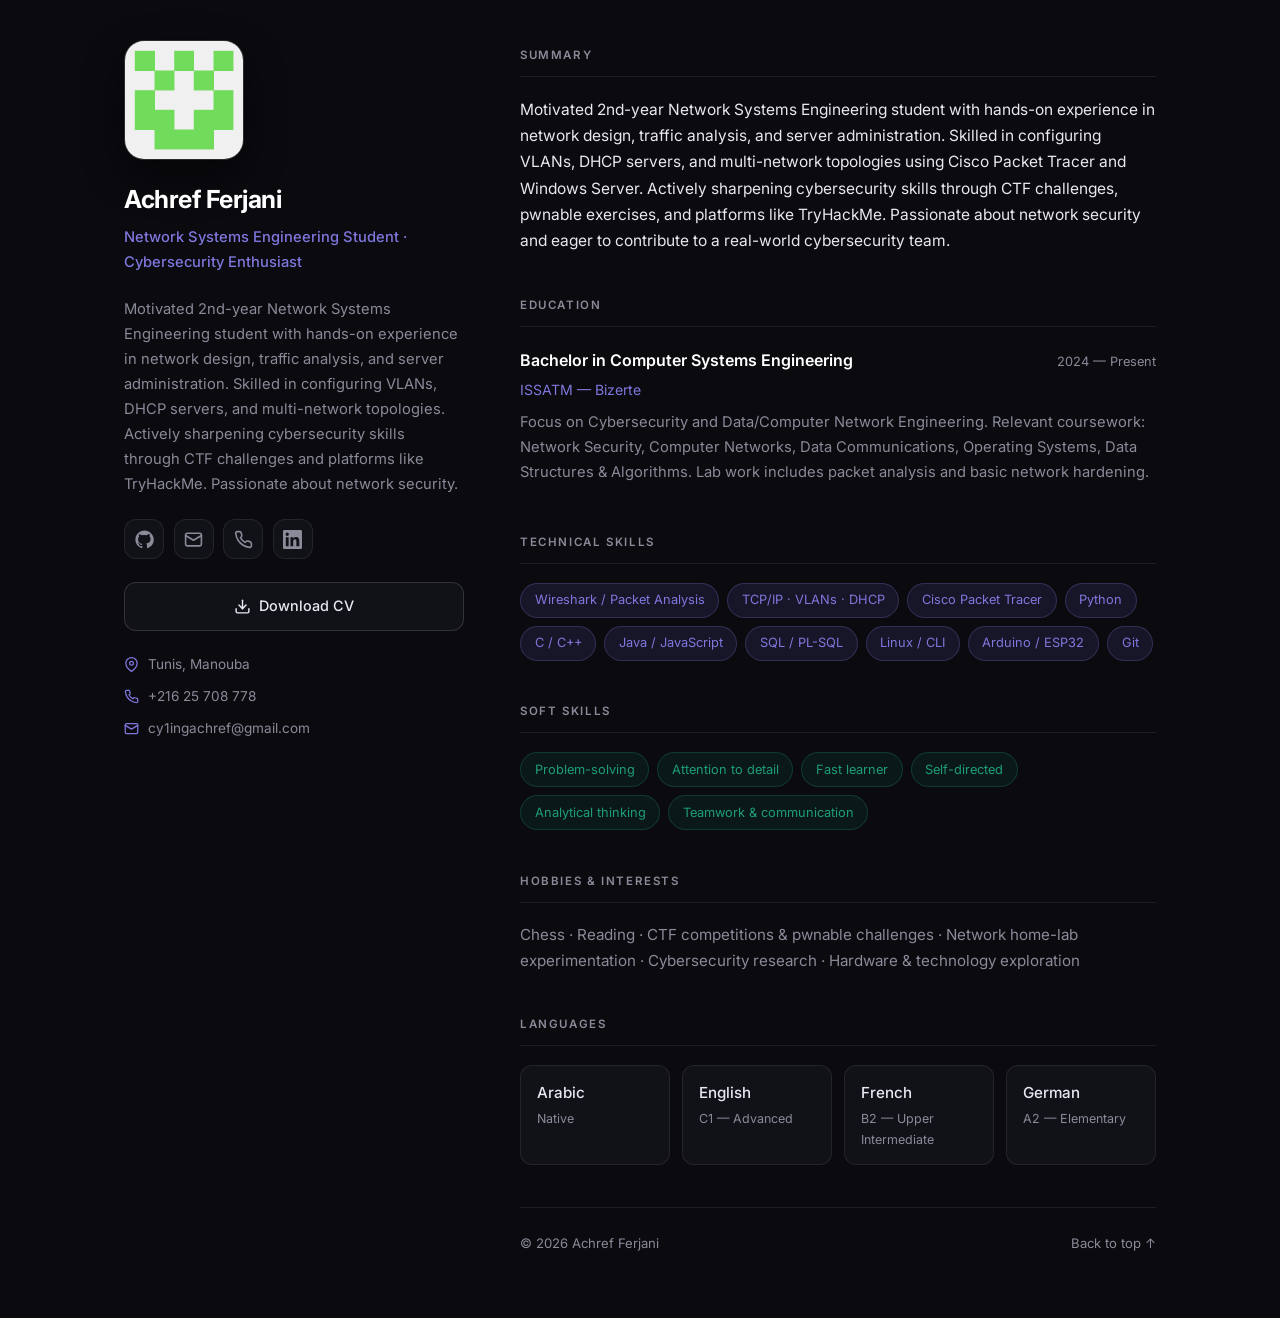
==== index.html @ 6d5f814f "Build clean dark portfolio (Achref Ferjani) — sticky sidebar, avatar, skills chips, languages, dark " ====
<!DOCTYPE html>
<html lang="en">
<head>
  <meta charset="UTF-8" />
  <meta name="viewport" content="width=device-width, initial-scale=1.0, viewport-fit=cover" />
  <meta name="description" content="Achref Ferjani — Network Systems Engineering Student & Cybersecurity Enthusiast. Resume, skills, and contact." />
  <meta name="theme-color" content="#0a0a0f" />
  <meta property="og:title" content="Achref Ferjani" />
  <meta property="og:description" content="Network Systems Engineering Student · Cybersecurity Enthusiast" />
  <meta property="og:type" content="website" />
  <title>Achref Ferjani — Network Systems Engineer</title>
  <link rel="icon" href="favicon.svg" type="image/svg+xml" />
  <link rel="preconnect" href="https://fonts.googleapis.com" />
  <link rel="preconnect" href="https://fonts.gstatic.com" crossorigin />
  <link href="https://fonts.googleapis.com/css2?family=Inter:wght@300;400;500;600;700;800&family=Fraunces:opsz,wght@9..144,600&display=swap" rel="stylesheet" />
  <link rel="stylesheet" href="styles.css" />
</head>
<body>
  <div class="page">
    <!-- ===== Sticky sidebar ===== -->
    <aside class="sidebar">
      <div class="profile">
        <div class="avatar-wrap">
          <img class="avatar" src="images/avatar.png" alt="Achref Ferjani" width="120" height="120" />
        </div>
        <h1 class="name">Achref Ferjani</h1>
        <p class="role">Network Systems Engineering Student · Cybersecurity Enthusiast</p>
      </div>

      <p class="bio">
        Motivated 2nd-year Network Systems Engineering student with hands-on experience in
        network design, traffic analysis, and server administration. Skilled in configuring VLANs,
        DHCP servers, and multi-network topologies. Actively sharpening cybersecurity skills through
        CTF challenges and platforms like TryHackMe. Passionate about network security.
      </p>

      <nav class="socials" aria-label="Social links">
        <a href="https://github.com/cy1ingachref" target="_blank" rel="noopener" aria-label="GitHub">
          <svg viewBox="0 0 24 24" fill="currentColor" aria-hidden="true"><path d="M12 .5C5.7.5.5 5.7.5 12c0 5.1 3.3 9.4 7.9 10.9.6.1.8-.3.8-.6v-2c-3.2.7-3.9-1.5-3.9-1.5-.5-1.3-1.3-1.7-1.3-1.7-1.1-.7.1-.7.1-.7 1.2.1 1.8 1.2 1.8 1.2 1 .1.8 1.7 2.6 1.2.1-.7.4-1.2.7-1.5-2.6-.3-5.3-1.3-5.3-5.7 0-1.3.5-2.3 1.2-3.1-.1-.3-.5-1.5.1-3.1 0 0 1-.3 3.3 1.2a11.5 11.5 0 0 1 6 0C17.3 4.7 18.3 5 18.3 5c.6 1.6.2 2.8.1 3.1.8.8 1.2 1.8 1.2 3.1 0 4.4-2.7 5.4-5.3 5.7.4.4.8 1.1.8 2.2v3.3c0 .3.2.7.8.6 4.6-1.5 7.9-5.8 7.9-10.9C23.5 5.7 18.3.5 12 .5z"/></svg>
        </a>
        <a href="mailto:cy1ingachref@gmail.com" aria-label="Email">
          <svg viewBox="0 0 24 24" fill="none" stroke="currentColor" stroke-width="2" stroke-linecap="round" stroke-linejoin="round" aria-hidden="true"><rect x="2" y="4" width="20" height="16" rx="2"/><path d="m22 7-10 6L2 7"/></svg>
        </a>
        <a href="tel:+21625708778" aria-label="Phone">
          <svg viewBox="0 0 24 24" fill="none" stroke="currentColor" stroke-width="2" stroke-linecap="round" stroke-linejoin="round" aria-hidden="true"><path d="M22 16.9v3a2 2 0 0 1-2.2 2 19.8 19.8 0 0 1-8.6-3 19.5 19.5 0 0 1-6-6 19.8 19.8 0 0 1-3-8.7A2 2 0 0 1 4.1 2h3a2 2 0 0 1 2 1.7c.1.9.4 1.8.7 2.7a2 2 0 0 1-.5 2.1L8.1 9.6a16 16 0 0 0 6 6l1.1-1.1a2 2 0 0 1 2.1-.5c.9.3 1.8.6 2.7.7a2 2 0 0 1 1.7 2z"/></svg>
        </a>
        <a href="https://www.linkedin.com/" target="_blank" rel="noopener" aria-label="LinkedIn">
          <svg viewBox="0 0 24 24" fill="currentColor" aria-hidden="true"><path d="M20.45 20.45h-3.55v-5.57c0-1.33-.02-3.04-1.85-3.04-1.85 0-2.14 1.45-2.14 2.94v5.67H9.46V9h3.41v1.56h.05c.48-.9 1.64-1.85 3.37-1.85 3.6 0 4.27 2.37 4.27 5.46v6.28zM5.34 7.43a2.06 2.06 0 1 1 0-4.12 2.06 2.06 0 0 1 0 4.12zM7.12 20.45H3.56V9h3.56v11.45zM22.22 0H1.77C.79 0 0 .77 0 1.73v20.54C0 23.23.79 24 1.77 24h20.45c.98 0 1.78-.77 1.78-1.73V1.73C24 .77 23.2 0 22.22 0z"/></svg>
        </a>
      </nav>

      <a class="resume-btn" href="Achref-Ferjani-CV.pdf" download>
        <svg viewBox="0 0 24 24" fill="none" stroke="currentColor" stroke-width="2" stroke-linecap="round" stroke-linejoin="round" aria-hidden="true"><path d="M21 15v4a2 2 0 0 1-2 2H5a2 2 0 0 1-2-2v-4"/><polyline points="7 10 12 15 17 10"/><line x1="12" y1="15" x2="12" y2="3"/></svg>
        Download CV
      </a>

      <div class="contact-list">
        <span><svg viewBox="0 0 24 24" fill="none" stroke="currentColor" stroke-width="2" stroke-linecap="round" stroke-linejoin="round"><path d="M21 10c0 7-9 13-9 13s-9-6-9-13a9 9 0 0 1 18 0z"/><circle cx="12" cy="10" r="3"/></svg> Tunis, Manouba</span>
        <a href="tel:+21625708778"><svg viewBox="0 0 24 24" fill="none" stroke="currentColor" stroke-width="2" stroke-linecap="round" stroke-linejoin="round"><path d="M22 16.9v3a2 2 0 0 1-2.2 2 19.8 19.8 0 0 1-8.6-3 19.5 19.5 0 0 1-6-6 19.8 19.8 0 0 1-3-8.7A2 2 0 0 1 4.1 2h3a2 2 0 0 1 2 1.7c.1.9.4 1.8.7 2.7a2 2 0 0 1-.5 2.1L8.1 9.6a16 16 0 0 0 6 6l1.1-1.1a2 2 0 0 1 2.1-.5c.9.3 1.8.6 2.7.7a2 2 0 0 1 1.7 2z"/></svg> +216 25 708 778</a>
        <a href="mailto:cy1ingachref@gmail.com"><svg viewBox="0 0 24 24" fill="none" stroke="currentColor" stroke-width="2" stroke-linecap="round" stroke-linejoin="round"><rect x="2" y="4" width="20" height="16" rx="2"/><path d="m22 7-10 6L2 7"/></svg> cy1ingachref@gmail.com</a>
      </div>
    </aside>

    <!-- ===== Main content ===== -->
    <main class="content">
      <section class="block">
        <h2 class="block-title">Summary</h2>
        <p class="lead">
          Motivated 2nd-year Network Systems Engineering student with hands-on experience in network
          design, traffic analysis, and server administration. Skilled in configuring VLANs, DHCP
          servers, and multi-network topologies using Cisco Packet Tracer and Windows Server. Actively
          sharpening cybersecurity skills through CTF challenges, pwnable exercises, and platforms like
          TryHackMe. Passionate about network security and eager to contribute to a real-world
          cybersecurity team.
        </p>
      </section>

      <section class="block">
        <h2 class="block-title">Education</h2>
        <div class="entry">
          <div class="entry-head">
            <span class="entry-title">Bachelor in Computer Systems Engineering</span>
            <span class="entry-period">2024 — Present</span>
          </div>
          <div class="entry-sub">ISSATM — Bizerte</div>
          <p class="entry-body">
            Focus on Cybersecurity and Data/Computer Network Engineering. Relevant coursework: Network
            Security, Computer Networks, Data Communications, Operating Systems, Data Structures &amp;
            Algorithms. Lab work includes packet analysis and basic network hardening.
          </p>
        </div>
      </section>

      <section class="block">
        <h2 class="block-title">Technical Skills</h2>
        <div class="chips">
          <span class="chip">Wireshark / Packet Analysis</span>
          <span class="chip">TCP/IP · VLANs · DHCP</span>
          <span class="chip">Cisco Packet Tracer</span>
          <span class="chip">Python</span>
          <span class="chip">C / C++</span>
          <span class="chip">Java / JavaScript</span>
          <span class="chip">SQL / PL-SQL</span>
          <span class="chip">Linux / CLI</span>
          <span class="chip">Arduino / ESP32</span>
          <span class="chip">Git</span>
        </div>
      </section>

      <section class="block">
        <h2 class="block-title">Soft Skills</h2>
        <div class="chips">
          <span class="chip chip-green">Problem-solving</span>
          <span class="chip chip-green">Attention to detail</span>
          <span class="chip chip-green">Fast learner</span>
          <span class="chip chip-green">Self-directed</span>
          <span class="chip chip-green">Analytical thinking</span>
          <span class="chip chip-green">Teamwork &amp; communication</span>
        </div>
      </section>

      <section class="block">
        <h2 class="block-title">Hobbies &amp; Interests</h2>
        <p class="muted-text">
          Chess · Reading · CTF competitions &amp; pwnable challenges · Network home-lab experimentation ·
          Cybersecurity research · Hardware &amp; technology exploration
        </p>
      </section>

      <section class="block">
        <h2 class="block-title">Languages</h2>
        <div class="langs">
          <div class="lang-card"><div class="lang-name">Arabic</div><div class="lang-level">Native</div></div>
          <div class="lang-card"><div class="lang-name">English</div><div class="lang-level">C1 — Advanced</div></div>
          <div class="lang-card"><div class="lang-name">French</div><div class="lang-level">B2 — Upper Intermediate</div></div>
          <div class="lang-card"><div class="lang-name">German</div><div class="lang-level">A2 — Elementary</div></div>
        </div>
      </section>

      <footer class="site-foot">
        <span>© <span id="year"></span> Achref Ferjani</span>
        <a href="#top" class="to-top">Back to top ↑</a>
      </footer>
    </main>
  </div>

  <script src="script.js"></script>
</body>
</html>
---- styles.css ----
/* ===== Achref Ferjani — clean dark portfolio ===== */
:root {
  --bg: #0a0a0f;
  --surface: #111118;
  --surface-2: #16161f;
  --border: rgba(255, 255, 255, 0.08);
  --border-strong: rgba(255, 255, 255, 0.14);
  --text: #e8e8f0;
  --muted: #8a8a99;
  --accent: #7f77dd;
  --accent-soft: rgba(127, 119, 221, 0.12);
  --green: #1d9e75;
  --green-soft: rgba(29, 158, 117, 0.1);
  --maxw: 1080px;
  --ease: cubic-bezier(0.22, 0.61, 0.36, 1);
}

* { box-sizing: border-box; margin: 0; padding: 0; }
html { scroll-behavior: smooth; }
body {
  background: var(--bg);
  color: var(--text);
  font-family: 'Inter', system-ui, -apple-system, sans-serif;
  font-size: 15px;
  line-height: 1.7;
  -webkit-font-smoothing: antialiased;
  min-height: 100vh;
}
a { color: inherit; text-decoration: none; }

.page {
  max-width: var(--maxw);
  margin: 0 auto;
  padding: 2.5rem 1.5rem 4rem;
  display: grid;
  grid-template-columns: 340px 1fr;
  gap: 3.5rem;
  align-items: start;
}

/* ===== Sidebar ===== */
.sidebar {
  position: sticky;
  top: 2.5rem;
  display: flex;
  flex-direction: column;
  gap: 1.4rem;
}
.profile { display: flex; flex-direction: column; }
.avatar-wrap {
  width: 120px; height: 120px; border-radius: 20px; overflow: hidden;
  border: 1px solid var(--border-strong);
  box-shadow: 0 16px 40px rgba(0, 0, 0, 0.45);
  margin-bottom: 1.1rem;
}
.avatar { width: 100%; height: 100%; object-fit: cover; display: block; }
.name { font-size: 1.55rem; font-weight: 700; letter-spacing: -0.02em; color: #fff; }
.role { font-size: 0.92rem; color: var(--accent); margin-top: 0.3rem; font-weight: 500; }
.bio { color: var(--muted); font-size: 0.92rem; }

.socials { display: flex; gap: 0.6rem; }
.socials a {
  width: 40px; height: 40px; border-radius: 12px;
  display: flex; align-items: center; justify-content: center;
  background: var(--surface); border: 1px solid var(--border);
  color: var(--muted); transition: color 0.2s, border-color 0.2s, background 0.2s, transform 0.2s;
}
.socials a:hover { color: var(--text); border-color: var(--border-strong); background: var(--surface-2); transform: translateY(-2px); }
.socials svg { width: 19px; height: 19px; }

.resume-btn {
  display: inline-flex; align-items: center; justify-content: center; gap: 0.5rem;
  padding: 0.7rem 1rem; border-radius: 12px;
  border: 1px solid var(--border-strong); background: var(--surface);
  color: var(--text); font-weight: 500; font-size: 0.9rem;
  transition: all 0.2s var(--ease);
}
.resume-btn svg { width: 17px; height: 17px; }
.resume-btn:hover { border-color: var(--accent); color: #fff; background: var(--accent-soft); }

.contact-list { display: flex; flex-direction: column; gap: 0.55rem; font-size: 0.85rem; color: var(--muted); }
.contact-list a:hover { color: var(--text); }
.contact-list span, .contact-list a { display: flex; align-items: center; gap: 0.55rem; }
.contact-list svg { width: 15px; height: 15px; color: var(--accent); flex-shrink: 0; }

/* ===== Content ===== */
.content { display: flex; flex-direction: column; gap: 2.6rem; padding-top: 0.4rem; }
.block-title {
  font-size: 0.72rem; font-weight: 600; letter-spacing: 0.14em; text-transform: uppercase;
  color: var(--muted); border-bottom: 1px solid var(--border);
  padding-bottom: 0.65rem; margin-bottom: 1.2rem;
}
.lead { color: var(--text); font-size: 0.97rem; }
.muted-text { color: var(--muted); font-size: 0.95rem; }

.entry { margin-bottom: 0.4rem; }
.entry-head { display: flex; justify-content: space-between; align-items: baseline; flex-wrap: wrap; gap: 0.4rem; }
.entry-title { font-weight: 600; font-size: 1rem; color: #fff; }
.entry-period { font-size: 0.8rem; color: var(--muted); white-space: nowrap; }
.entry-sub { font-size: 0.88rem; color: var(--accent); margin: 0.25rem 0 0.5rem; }
.entry-body { font-size: 0.92rem; color: var(--muted); }

.chips { display: flex; flex-wrap: wrap; gap: 0.5rem; }
.chip {
  font-size: 0.8rem; padding: 0.35rem 0.85rem; border-radius: 999px;
  background: var(--accent-soft); color: var(--accent);
  border: 1px solid rgba(127, 119, 221, 0.25);
}
.chip-green { background: var(--green-soft); color: var(--green); border-color: rgba(29, 158, 117, 0.25); }

.langs { display: grid; grid-template-columns: repeat(auto-fill, minmax(150px, 1fr)); gap: 0.75rem; }
.lang-card {
  background: var(--surface); border: 1px solid var(--border);
  border-radius: 12px; padding: 0.85rem 1rem; transition: border-color 0.2s, transform 0.2s;
}
.lang-card:hover { border-color: var(--border-strong); transform: translateY(-2px); }
.lang-name { font-size: 0.95rem; font-weight: 500; color: var(--text); }
.lang-level { font-size: 0.78rem; color: var(--muted); margin-top: 0.15rem; }

.site-foot {
  display: flex; justify-content: space-between; align-items: center;
  border-top: 1px solid var(--border); padding-top: 1.5rem;
  font-size: 0.82rem; color: var(--muted);
}
.to-top:hover { color: var(--accent); }

/* ===== Responsive ===== */
@media (max-width: 860px) {
  .page { grid-template-columns: 1fr; gap: 2.2rem; padding: 1.8rem 1.2rem 3rem; }
  .sidebar { position: static; top: auto; }
  .avatar-wrap { width: 96px; height: 96px; }
}
@media (max-width: 480px) {
  .page { padding: 1.4rem 1rem 2.5rem; }
  .socials a { width: 38px; height: 38px; }
  .langs { grid-template-columns: repeat(2, 1fr); }
}
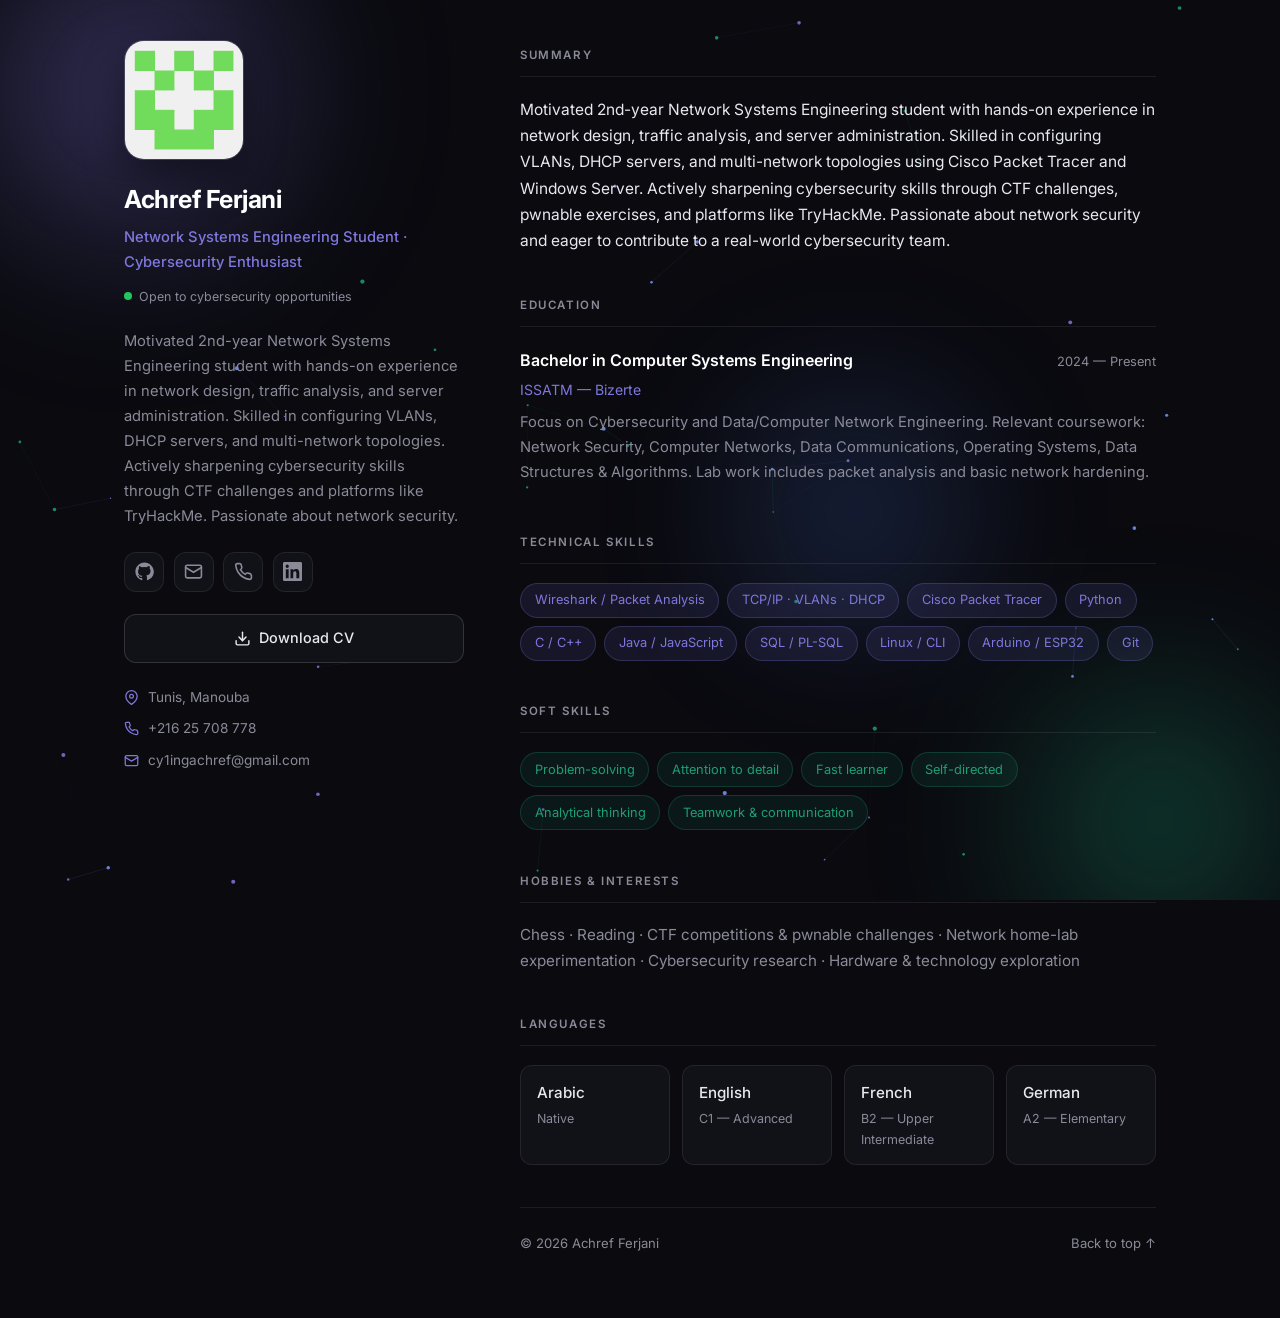
==== commit 126402bd: "Add rezk2ll-style animated particles, glowing light orbs, and pulsing status dot" ====
--- a/index.html
+++ b/index.html
@@ -16,6 +16,12 @@
   <link rel="stylesheet" href="styles.css" />
 </head>
 <body>
+  <canvas id="particles" aria-hidden="true"></canvas>
+  <div class="lights" aria-hidden="true">
+    <span class="orb orb-1"></span>
+    <span class="orb orb-2"></span>
+    <span class="orb orb-3"></span>
+  </div>
   <div class="page">
     <!-- ===== Sticky sidebar ===== -->
     <aside class="sidebar">
@@ -25,6 +31,7 @@
         </div>
         <h1 class="name">Achref Ferjani</h1>
         <p class="role">Network Systems Engineering Student · Cybersecurity Enthusiast</p>
+        <div class="status"><span class="status-dot"></span> Open to cybersecurity opportunities</div>
       </div>
 
       <p class="bio">
--- a/styles.css
+++ b/styles.css
@@ -28,7 +28,32 @@
 }
 a { color: inherit; text-decoration: none; }
 
+/* ===== Particle canvas + glowing lights ===== */
+#particles {
+  position: fixed; inset: 0; z-index: 0;
+  width: 100%; height: 100%;
+  pointer-events: none;
+}
+.lights { position: fixed; inset: 0; z-index: 0; pointer-events: none; overflow: hidden; }
+.orb {
+  position: absolute; border-radius: 50%; filter: blur(80px); opacity: 0.5;
+  animation: float 18s ease-in-out infinite;
+}
+.orb-1 { width: 420px; height: 420px; top: -120px; left: -80px; background: radial-gradient(circle, #7f77dd, transparent 70%); }
+.orb-2 { width: 360px; height: 360px; bottom: -100px; right: -60px; background: radial-gradient(circle, #1d9e75, transparent 70%); animation-delay: -6s; }
+.orb-3 { width: 300px; height: 300px; top: 40%; left: 55%; background: radial-gradient(circle, #5a8bff, transparent 70%); animation-delay: -12s; opacity: 0.35; }
+@keyframes float {
+  0%, 100% { transform: translate(0, 0) scale(1); }
+  33% { transform: translate(40px, -30px) scale(1.08); }
+  66% { transform: translate(-30px, 25px) scale(0.95); }
+}
+@media (prefers-reduced-motion: reduce) {
+  .orb { animation: none; }
+  #particles { display: none; }
+}
+
 .page {
+  position: relative; z-index: 1;
   max-width: var(--maxw);
   margin: 0 auto;
   padding: 2.5rem 1.5rem 4rem;
@@ -56,6 +81,17 @@
 .avatar { width: 100%; height: 100%; object-fit: cover; display: block; }
 .name { font-size: 1.55rem; font-weight: 700; letter-spacing: -0.02em; color: #fff; }
 .role { font-size: 0.92rem; color: var(--accent); margin-top: 0.3rem; font-weight: 500; }
+.status { display: inline-flex; align-items: center; gap: 0.45rem; margin-top: 0.7rem; font-size: 0.78rem; color: var(--muted); }
+.status-dot {
+  width: 8px; height: 8px; border-radius: 50%; background: #22c55e;
+  box-shadow: 0 0 0 0 rgba(34, 197, 94, 0.6);
+  animation: pulse 2s infinite;
+}
+@keyframes pulse {
+  0% { box-shadow: 0 0 0 0 rgba(34, 197, 94, 0.55); }
+  70% { box-shadow: 0 0 0 8px rgba(34, 197, 94, 0); }
+  100% { box-shadow: 0 0 0 0 rgba(34, 197, 94, 0); }
+}
 .bio { color: var(--muted); font-size: 0.92rem; }
 
 .socials { display: flex; gap: 0.6rem; }
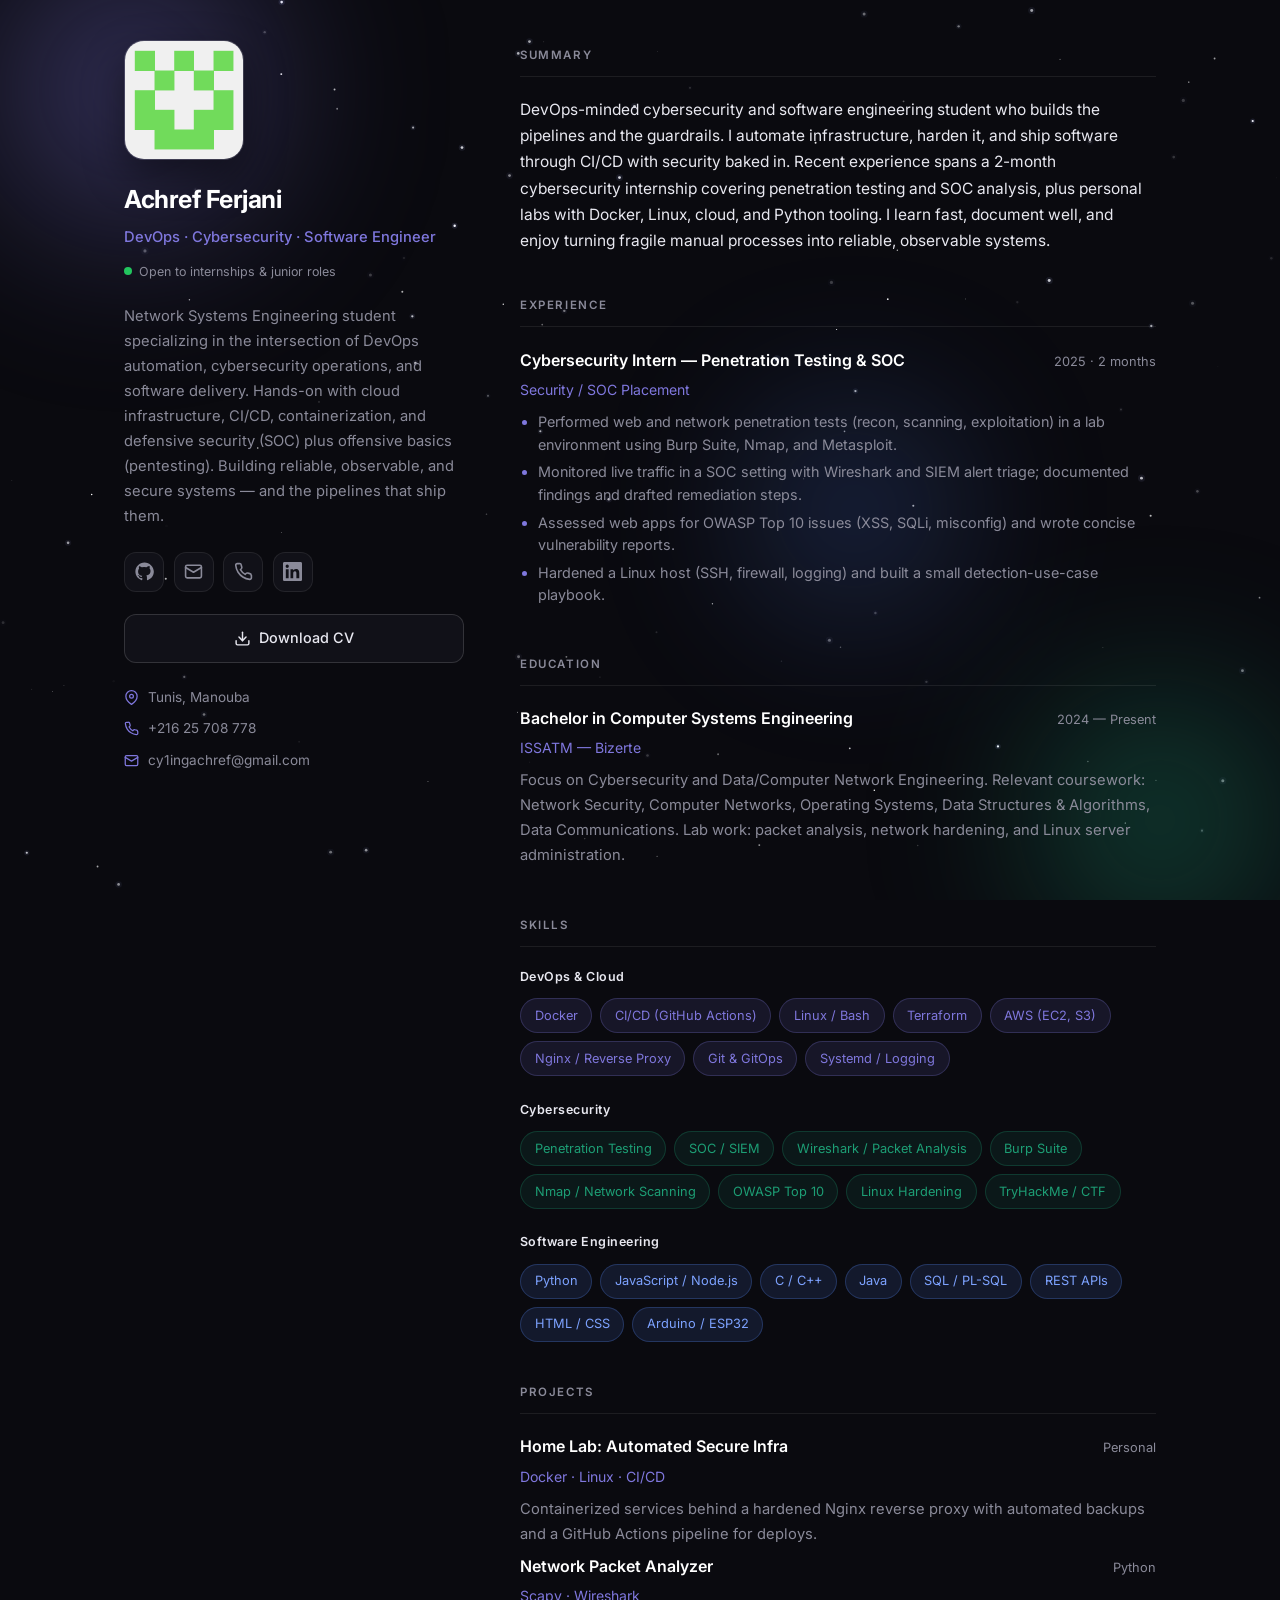
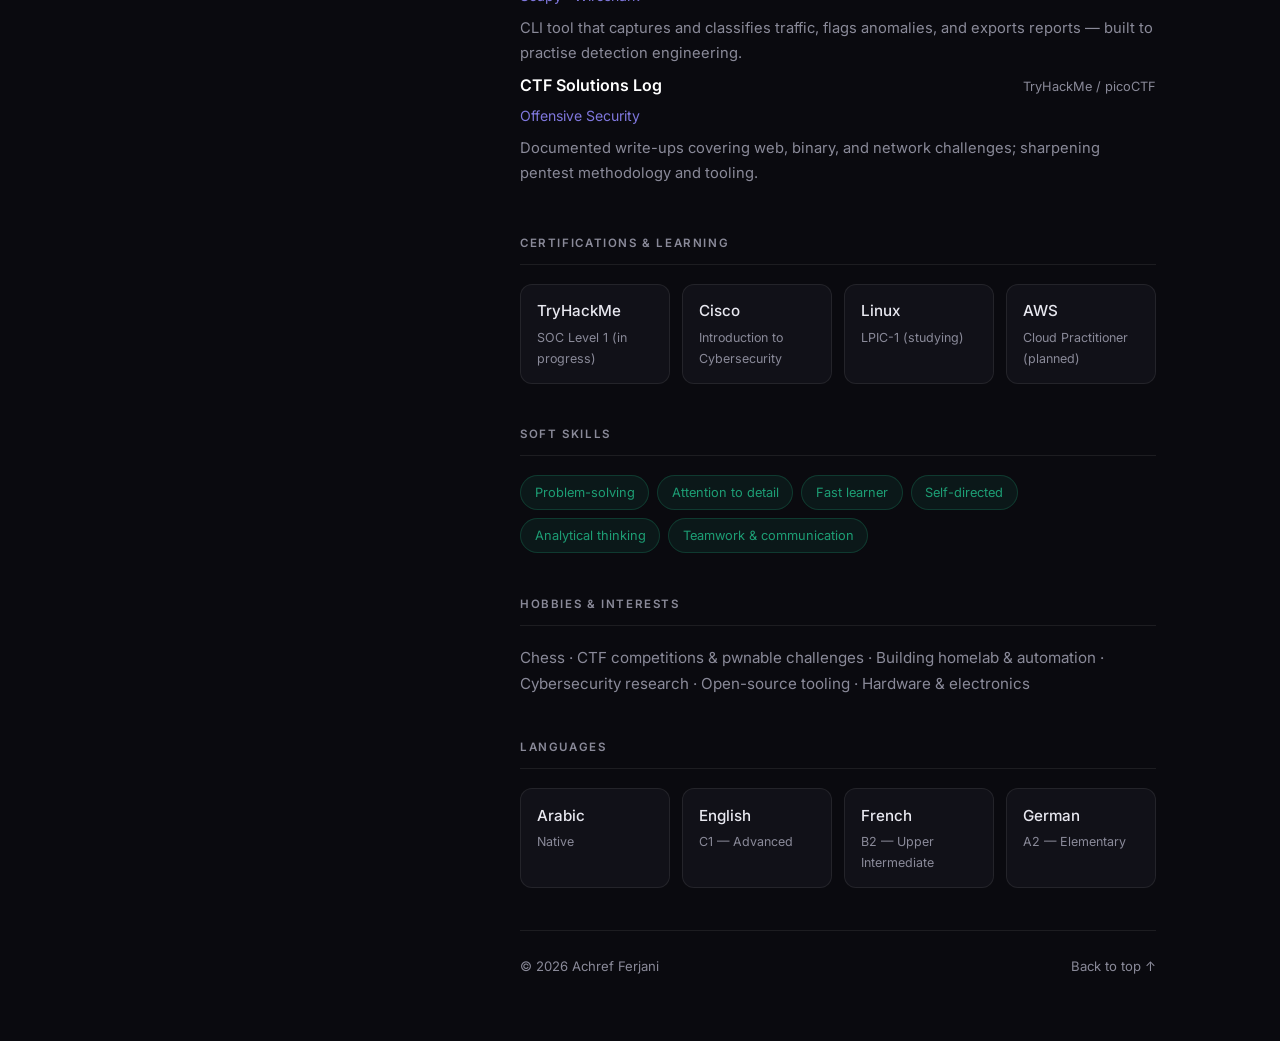
==== commit c40274da: "Rewrite for DevOps/Sec/SWE: moving starfield, 2-month pentest/SOC internship, grouped skills, projec" ====
--- a/index.html
+++ b/index.html
@@ -3,12 +3,12 @@
 <head>
   <meta charset="UTF-8" />
   <meta name="viewport" content="width=device-width, initial-scale=1.0, viewport-fit=cover" />
-  <meta name="description" content="Achref Ferjani — Network Systems Engineering Student & Cybersecurity Enthusiast. Resume, skills, and contact." />
+  <meta name="description" content="Achref Ferjani — DevOps, Cybersecurity & Software Engineering student. Pentest/SOC internship, cloud, automation, and secure software delivery." />
   <meta name="theme-color" content="#0a0a0f" />
   <meta property="og:title" content="Achref Ferjani" />
-  <meta property="og:description" content="Network Systems Engineering Student · Cybersecurity Enthusiast" />
+  <meta property="og:description" content="DevOps · Cybersecurity · Software Engineering" />
   <meta property="og:type" content="website" />
-  <title>Achref Ferjani — Network Systems Engineer</title>
+  <title>Achref Ferjani — DevOps · Security · Software Engineer</title>
   <link rel="icon" href="favicon.svg" type="image/svg+xml" />
   <link rel="preconnect" href="https://fonts.googleapis.com" />
   <link rel="preconnect" href="https://fonts.gstatic.com" crossorigin />
@@ -16,7 +16,7 @@
   <link rel="stylesheet" href="styles.css" />
 </head>
 <body>
-  <canvas id="particles" aria-hidden="true"></canvas>
+  <canvas id="stars" aria-hidden="true"></canvas>
   <div class="lights" aria-hidden="true">
     <span class="orb orb-1"></span>
     <span class="orb orb-2"></span>
@@ -30,15 +30,15 @@
           <img class="avatar" src="images/avatar.png" alt="Achref Ferjani" width="120" height="120" />
         </div>
         <h1 class="name">Achref Ferjani</h1>
-        <p class="role">Network Systems Engineering Student · Cybersecurity Enthusiast</p>
-        <div class="status"><span class="status-dot"></span> Open to cybersecurity opportunities</div>
+        <p class="role">DevOps · Cybersecurity · Software Engineer</p>
+        <div class="status"><span class="status-dot"></span> Open to internships &amp; junior roles</div>
       </div>
 
       <p class="bio">
-        Motivated 2nd-year Network Systems Engineering student with hands-on experience in
-        network design, traffic analysis, and server administration. Skilled in configuring VLANs,
-        DHCP servers, and multi-network topologies. Actively sharpening cybersecurity skills through
-        CTF challenges and platforms like TryHackMe. Passionate about network security.
+        Network Systems Engineering student specializing in the intersection of DevOps automation,
+        cybersecurity operations, and software delivery. Hands-on with cloud infrastructure, CI/CD,
+        containerization, and defensive security (SOC) plus offensive basics (pentesting). Building
+        reliable, observable, and secure systems — and the pipelines that ship them.
       </p>
 
       <nav class="socials" aria-label="Social links">
@@ -73,13 +73,30 @@
       <section class="block">
         <h2 class="block-title">Summary</h2>
         <p class="lead">
-          Motivated 2nd-year Network Systems Engineering student with hands-on experience in network
-          design, traffic analysis, and server administration. Skilled in configuring VLANs, DHCP
-          servers, and multi-network topologies using Cisco Packet Tracer and Windows Server. Actively
-          sharpening cybersecurity skills through CTF challenges, pwnable exercises, and platforms like
-          TryHackMe. Passionate about network security and eager to contribute to a real-world
-          cybersecurity team.
+          DevOps-minded cybersecurity and software engineering student who builds the pipelines and
+          the guardrails. I automate infrastructure, harden it, and ship software through CI/CD with
+          security baked in. Recent experience spans a 2-month cybersecurity internship covering
+          penetration testing and SOC analysis, plus personal labs with Docker, Linux, cloud, and
+          Python tooling. I learn fast, document well, and enjoy turning fragile manual processes
+          into reliable, observable systems.
         </p>
+      </section>
+
+      <section class="block">
+        <h2 class="block-title">Experience</h2>
+        <div class="entry">
+          <div class="entry-head">
+            <span class="entry-title">Cybersecurity Intern — Penetration Testing &amp; SOC</span>
+            <span class="entry-period">2025 · 2 months</span>
+          </div>
+          <div class="entry-sub">Security / SOC Placement</div>
+          <ul class="entry-list">
+            <li>Performed web and network penetration tests (recon, scanning, exploitation) in a lab environment using Burp Suite, Nmap, and Metasploit.</li>
+            <li>Monitored live traffic in a SOC setting with Wireshark and SIEM alert triage; documented findings and drafted remediation steps.</li>
+            <li>Assessed web apps for OWASP Top 10 issues (XSS, SQLi, misconfig) and wrote concise vulnerability reports.</li>
+            <li>Hardened a Linux host (SSH, firewall, logging) and built a small detection-use-case playbook.</li>
+          </ul>
+        </div>
       </section>
 
       <section class="block">
@@ -92,25 +109,87 @@
           <div class="entry-sub">ISSATM — Bizerte</div>
           <p class="entry-body">
             Focus on Cybersecurity and Data/Computer Network Engineering. Relevant coursework: Network
-            Security, Computer Networks, Data Communications, Operating Systems, Data Structures &amp;
-            Algorithms. Lab work includes packet analysis and basic network hardening.
+            Security, Computer Networks, Operating Systems, Data Structures &amp; Algorithms, Data
+            Communications. Lab work: packet analysis, network hardening, and Linux server administration.
           </p>
         </div>
       </section>
 
       <section class="block">
-        <h2 class="block-title">Technical Skills</h2>
-        <div class="chips">
-          <span class="chip">Wireshark / Packet Analysis</span>
-          <span class="chip">TCP/IP · VLANs · DHCP</span>
-          <span class="chip">Cisco Packet Tracer</span>
-          <span class="chip">Python</span>
-          <span class="chip">C / C++</span>
-          <span class="chip">Java / JavaScript</span>
-          <span class="chip">SQL / PL-SQL</span>
-          <span class="chip">Linux / CLI</span>
-          <span class="chip">Arduino / ESP32</span>
-          <span class="chip">Git</span>
+        <h2 class="block-title">Skills</h2>
+
+        <h3 class="group-title">DevOps &amp; Cloud</h3>
+        <div class="chips">
+          <span class="chip">Docker</span>
+          <span class="chip">CI/CD (GitHub Actions)</span>
+          <span class="chip">Linux / Bash</span>
+          <span class="chip">Terraform</span>
+          <span class="chip">AWS (EC2, S3)</span>
+          <span class="chip">Nginx / Reverse Proxy</span>
+          <span class="chip">Git &amp; GitOps</span>
+          <span class="chip">Systemd / Logging</span>
+        </div>
+
+        <h3 class="group-title">Cybersecurity</h3>
+        <div class="chips">
+          <span class="chip chip-green">Penetration Testing</span>
+          <span class="chip chip-green">SOC / SIEM</span>
+          <span class="chip chip-green">Wireshark / Packet Analysis</span>
+          <span class="chip chip-green">Burp Suite</span>
+          <span class="chip chip-green">Nmap / Network Scanning</span>
+          <span class="chip chip-green">OWASP Top 10</span>
+          <span class="chip chip-green">Linux Hardening</span>
+          <span class="chip chip-green">TryHackMe / CTF</span>
+        </div>
+
+        <h3 class="group-title">Software Engineering</h3>
+        <div class="chips">
+          <span class="chip chip-blue">Python</span>
+          <span class="chip chip-blue">JavaScript / Node.js</span>
+          <span class="chip chip-blue">C / C++</span>
+          <span class="chip chip-blue">Java</span>
+          <span class="chip chip-blue">SQL / PL-SQL</span>
+          <span class="chip chip-blue">REST APIs</span>
+          <span class="chip chip-blue">HTML / CSS</span>
+          <span class="chip chip-blue">Arduino / ESP32</span>
+        </div>
+      </section>
+
+      <section class="block">
+        <h2 class="block-title">Projects</h2>
+        <div class="entry">
+          <div class="entry-head">
+            <span class="entry-title">Home Lab: Automated Secure Infra</span>
+            <span class="entry-period">Personal</span>
+          </div>
+          <div class="entry-sub">Docker · Linux · CI/CD</div>
+          <p class="entry-body">Containerized services behind a hardened Nginx reverse proxy with automated backups and a GitHub Actions pipeline for deploys.</p>
+        </div>
+        <div class="entry">
+          <div class="entry-head">
+            <span class="entry-title">Network Packet Analyzer</span>
+            <span class="entry-period">Python</span>
+          </div>
+          <div class="entry-sub">Scapy · Wireshark</div>
+          <p class="entry-body">CLI tool that captures and classifies traffic, flags anomalies, and exports reports — built to practise detection engineering.</p>
+        </div>
+        <div class="entry">
+          <div class="entry-head">
+            <span class="entry-title">CTF Solutions Log</span>
+            <span class="entry-period">TryHackMe / picoCTF</span>
+          </div>
+          <div class="entry-sub">Offensive Security</div>
+          <p class="entry-body">Documented write-ups covering web, binary, and network challenges; sharpening pentest methodology and tooling.</p>
+        </div>
+      </section>
+
+      <section class="block">
+        <h2 class="block-title">Certifications &amp; Learning</h2>
+        <div class="langs">
+          <div class="lang-card"><div class="lang-name">TryHackMe</div><div class="lang-level">SOC Level 1 (in progress)</div></div>
+          <div class="lang-card"><div class="lang-name">Cisco</div><div class="lang-level">Introduction to Cybersecurity</div></div>
+          <div class="lang-card"><div class="lang-name">Linux</div><div class="lang-level">LPIC-1 (studying)</div></div>
+          <div class="lang-card"><div class="lang-name">AWS</div><div class="lang-level">Cloud Practitioner (planned)</div></div>
         </div>
       </section>
 
@@ -129,8 +208,8 @@
       <section class="block">
         <h2 class="block-title">Hobbies &amp; Interests</h2>
         <p class="muted-text">
-          Chess · Reading · CTF competitions &amp; pwnable challenges · Network home-lab experimentation ·
-          Cybersecurity research · Hardware &amp; technology exploration
+          Chess · CTF competitions &amp; pwnable challenges · Building homelab &amp; automation ·
+          Cybersecurity research · Open-source tooling · Hardware &amp; electronics
         </p>
       </section>
 
--- a/styles.css
+++ b/styles.css
@@ -28,8 +28,8 @@
 }
 a { color: inherit; text-decoration: none; }
 
-/* ===== Particle canvas + glowing lights ===== */
-#particles {
+/* ===== Starfield canvas + glowing lights ===== */
+#stars {
   position: fixed; inset: 0; z-index: 0;
   width: 100%; height: 100%;
   pointer-events: none;
@@ -49,7 +49,7 @@
 }
 @media (prefers-reduced-motion: reduce) {
   .orb { animation: none; }
-  #particles { display: none; }
+  #stars { display: none; }
 }
 
 .page {
@@ -143,6 +143,17 @@
   border: 1px solid rgba(127, 119, 221, 0.25);
 }
 .chip-green { background: var(--green-soft); color: var(--green); border-color: rgba(29, 158, 117, 0.25); }
+.chip-blue { background: rgba(90, 139, 255, 0.12); color: #7da2ff; border-color: rgba(90, 139, 255, 0.25); }
+
+.group-title {
+  font-size: 0.78rem; font-weight: 600; letter-spacing: 0.04em;
+  color: var(--text); margin: 1.4rem 0 0.7rem;
+}
+.group-title:first-of-type { margin-top: 0.2rem; }
+
+.entry-list { margin: 0.6rem 0 0.2rem 1.1rem; display: flex; flex-direction: column; gap: 0.35rem; }
+.entry-list li { font-size: 0.9rem; color: var(--muted); line-height: 1.55; }
+.entry-list li::marker { color: var(--accent); }
 
 .langs { display: grid; grid-template-columns: repeat(auto-fill, minmax(150px, 1fr)); gap: 0.75rem; }
 .lang-card {
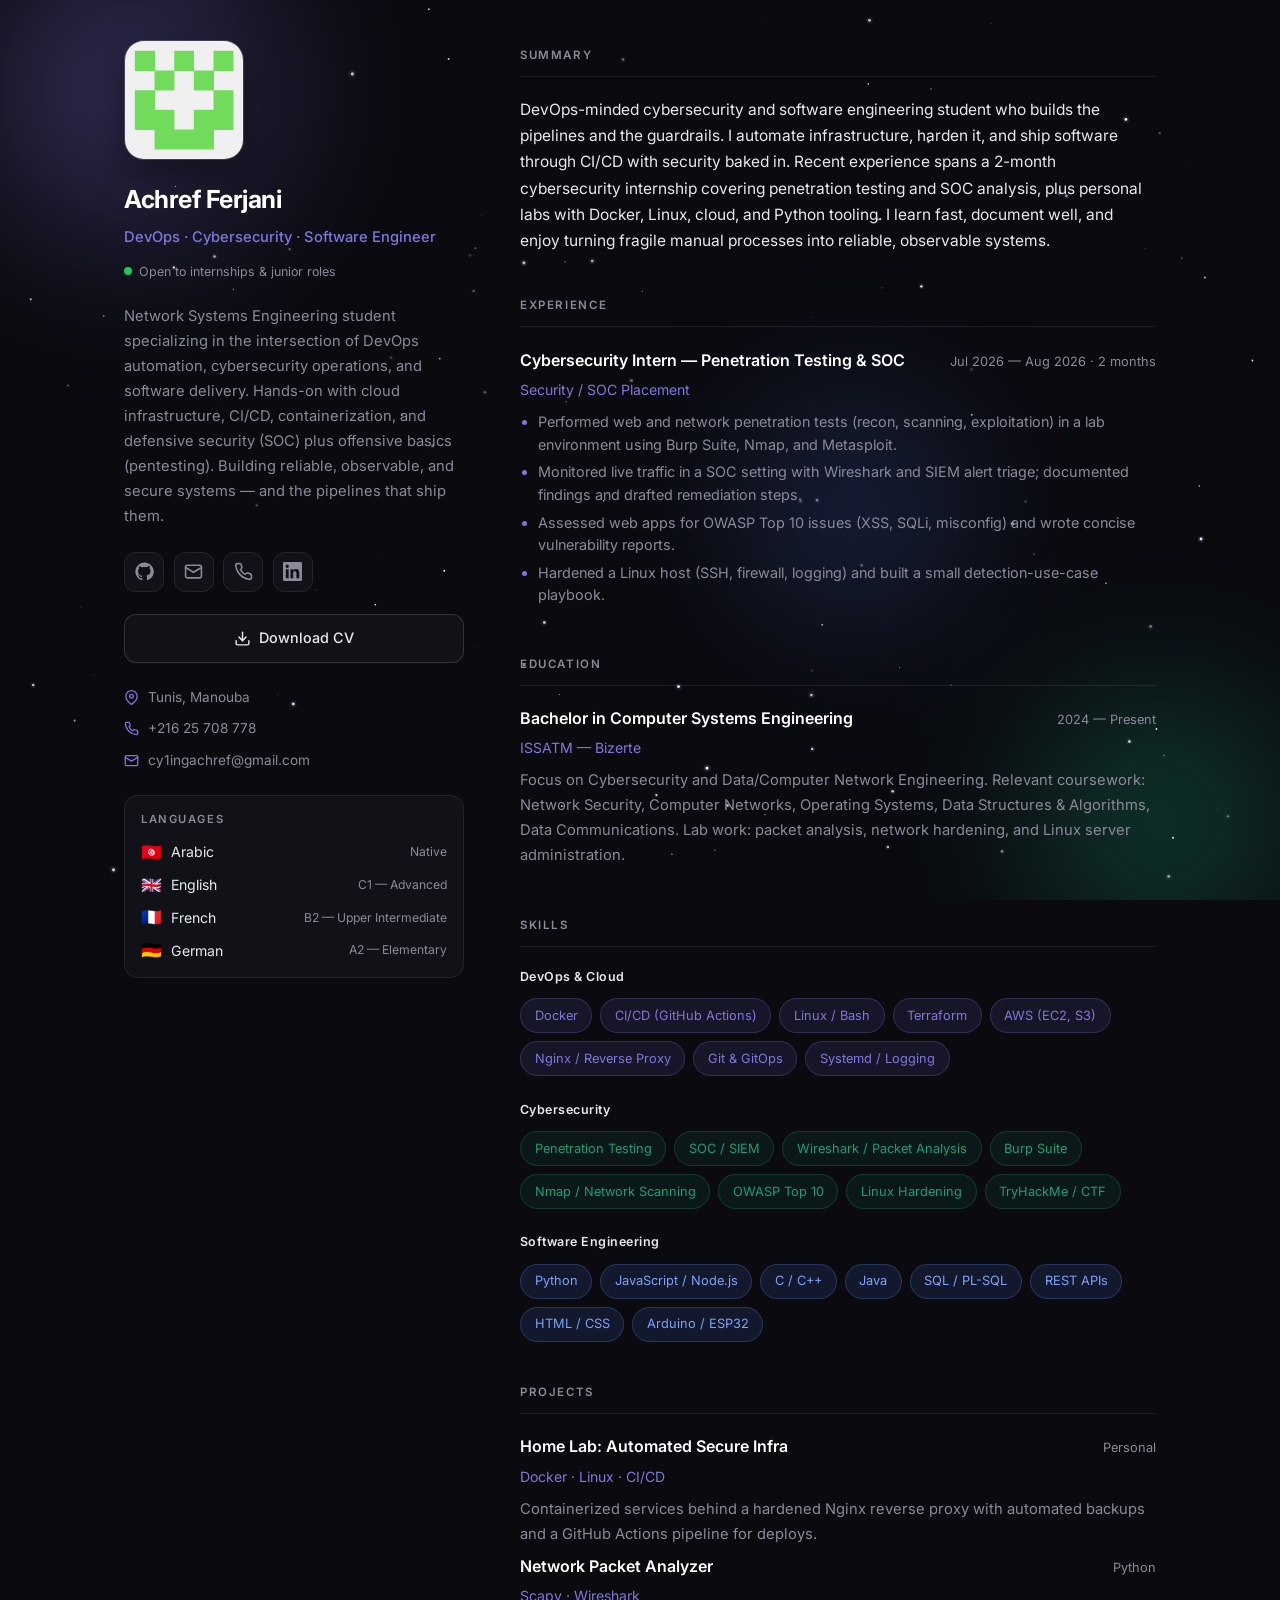
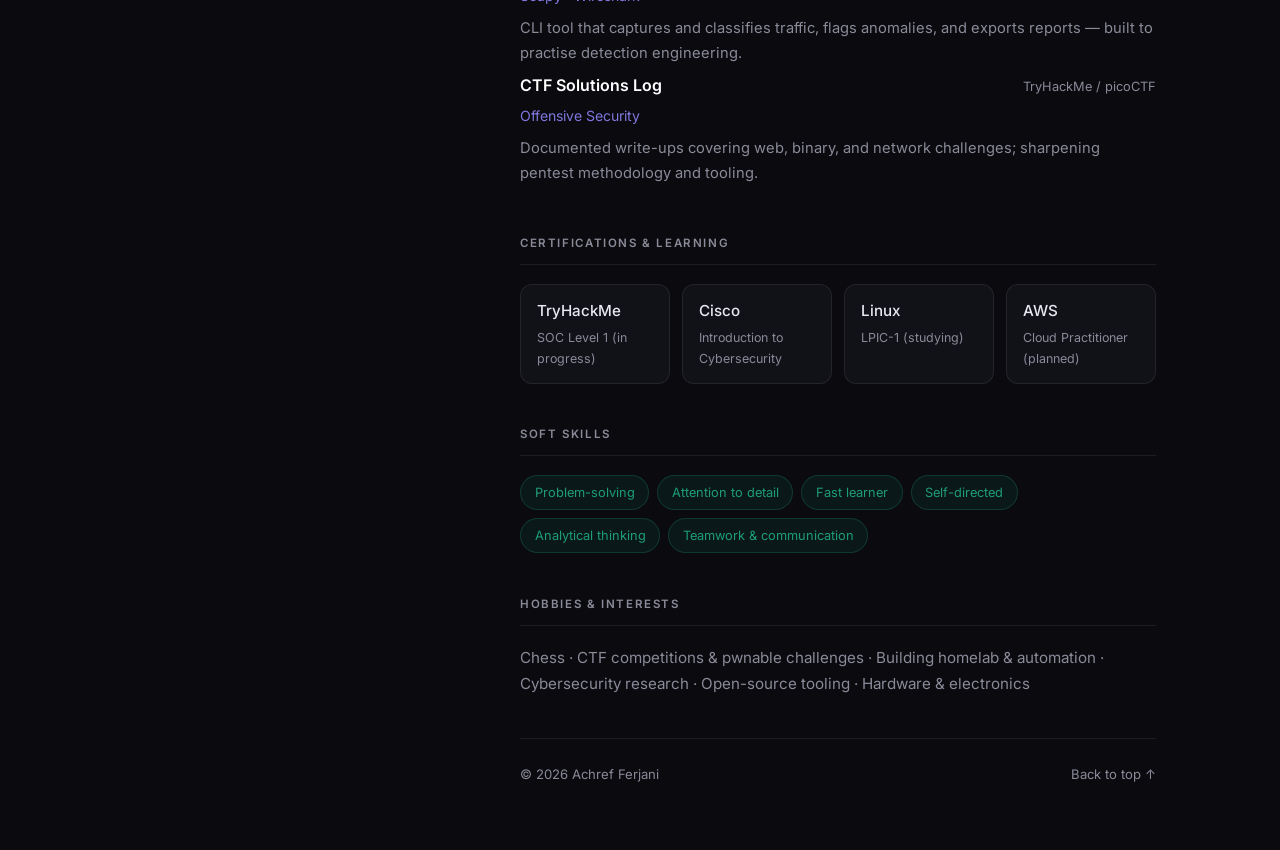
==== commit d3f3da34: "Move Languages to sidebar with flag logos; set internship to Jul-Aug 2026" ====
--- a/index.html
+++ b/index.html
@@ -66,6 +66,16 @@
         <a href="tel:+21625708778"><svg viewBox="0 0 24 24" fill="none" stroke="currentColor" stroke-width="2" stroke-linecap="round" stroke-linejoin="round"><path d="M22 16.9v3a2 2 0 0 1-2.2 2 19.8 19.8 0 0 1-8.6-3 19.5 19.5 0 0 1-6-6 19.8 19.8 0 0 1-3-8.7A2 2 0 0 1 4.1 2h3a2 2 0 0 1 2 1.7c.1.9.4 1.8.7 2.7a2 2 0 0 1-.5 2.1L8.1 9.6a16 16 0 0 0 6 6l1.1-1.1a2 2 0 0 1 2.1-.5c.9.3 1.8.6 2.7.7a2 2 0 0 1 1.7 2z"/></svg> +216 25 708 778</a>
         <a href="mailto:cy1ingachref@gmail.com"><svg viewBox="0 0 24 24" fill="none" stroke="currentColor" stroke-width="2" stroke-linecap="round" stroke-linejoin="round"><rect x="2" y="4" width="20" height="16" rx="2"/><path d="m22 7-10 6L2 7"/></svg> cy1ingachref@gmail.com</a>
       </div>
+
+      <div class="side-langs">
+        <h3 class="side-langs-title">Languages</h3>
+        <ul class="lang-rows">
+          <li><span class="flag">🇹🇳</span> Arabic <span class="lvl">Native</span></li>
+          <li><span class="flag">🇬🇧</span> English <span class="lvl">C1 — Advanced</span></li>
+          <li><span class="flag">🇫🇷</span> French <span class="lvl">B2 — Upper Intermediate</span></li>
+          <li><span class="flag">🇩🇪</span> German <span class="lvl">A2 — Elementary</span></li>
+        </ul>
+      </div>
     </aside>
 
     <!-- ===== Main content ===== -->
@@ -87,7 +97,7 @@
         <div class="entry">
           <div class="entry-head">
             <span class="entry-title">Cybersecurity Intern — Penetration Testing &amp; SOC</span>
-            <span class="entry-period">2025 · 2 months</span>
+            <span class="entry-period">Jul 2026 — Aug 2026 · 2 months</span>
           </div>
           <div class="entry-sub">Security / SOC Placement</div>
           <ul class="entry-list">
@@ -213,16 +223,6 @@
         </p>
       </section>
 
-      <section class="block">
-        <h2 class="block-title">Languages</h2>
-        <div class="langs">
-          <div class="lang-card"><div class="lang-name">Arabic</div><div class="lang-level">Native</div></div>
-          <div class="lang-card"><div class="lang-name">English</div><div class="lang-level">C1 — Advanced</div></div>
-          <div class="lang-card"><div class="lang-name">French</div><div class="lang-level">B2 — Upper Intermediate</div></div>
-          <div class="lang-card"><div class="lang-name">German</div><div class="lang-level">A2 — Elementary</div></div>
-        </div>
-      </section>
-
       <footer class="site-foot">
         <span>© <span id="year"></span> Achref Ferjani</span>
         <a href="#top" class="to-top">Back to top ↑</a>
--- a/styles.css
+++ b/styles.css
@@ -119,6 +119,13 @@
 .contact-list span, .contact-list a { display: flex; align-items: center; gap: 0.55rem; }
 .contact-list svg { width: 15px; height: 15px; color: var(--accent); flex-shrink: 0; }
 
+.side-langs { background: var(--surface); border: 1px solid var(--border); border-radius: 14px; padding: 0.9rem 1rem; }
+.side-langs-title { font-size: 0.7rem; font-weight: 600; letter-spacing: 0.14em; text-transform: uppercase; color: var(--muted); margin-bottom: 0.7rem; }
+.lang-rows { list-style: none; display: flex; flex-direction: column; gap: 0.55rem; }
+.lang-rows li { display: flex; align-items: center; gap: 0.55rem; font-size: 0.88rem; color: var(--text); }
+.lang-rows .flag { font-size: 1.05rem; line-height: 1; }
+.lang-rows .lvl { margin-left: auto; font-size: 0.76rem; color: var(--muted); }
+
 /* ===== Content ===== */
 .content { display: flex; flex-direction: column; gap: 2.6rem; padding-top: 0.4rem; }
 .block-title {
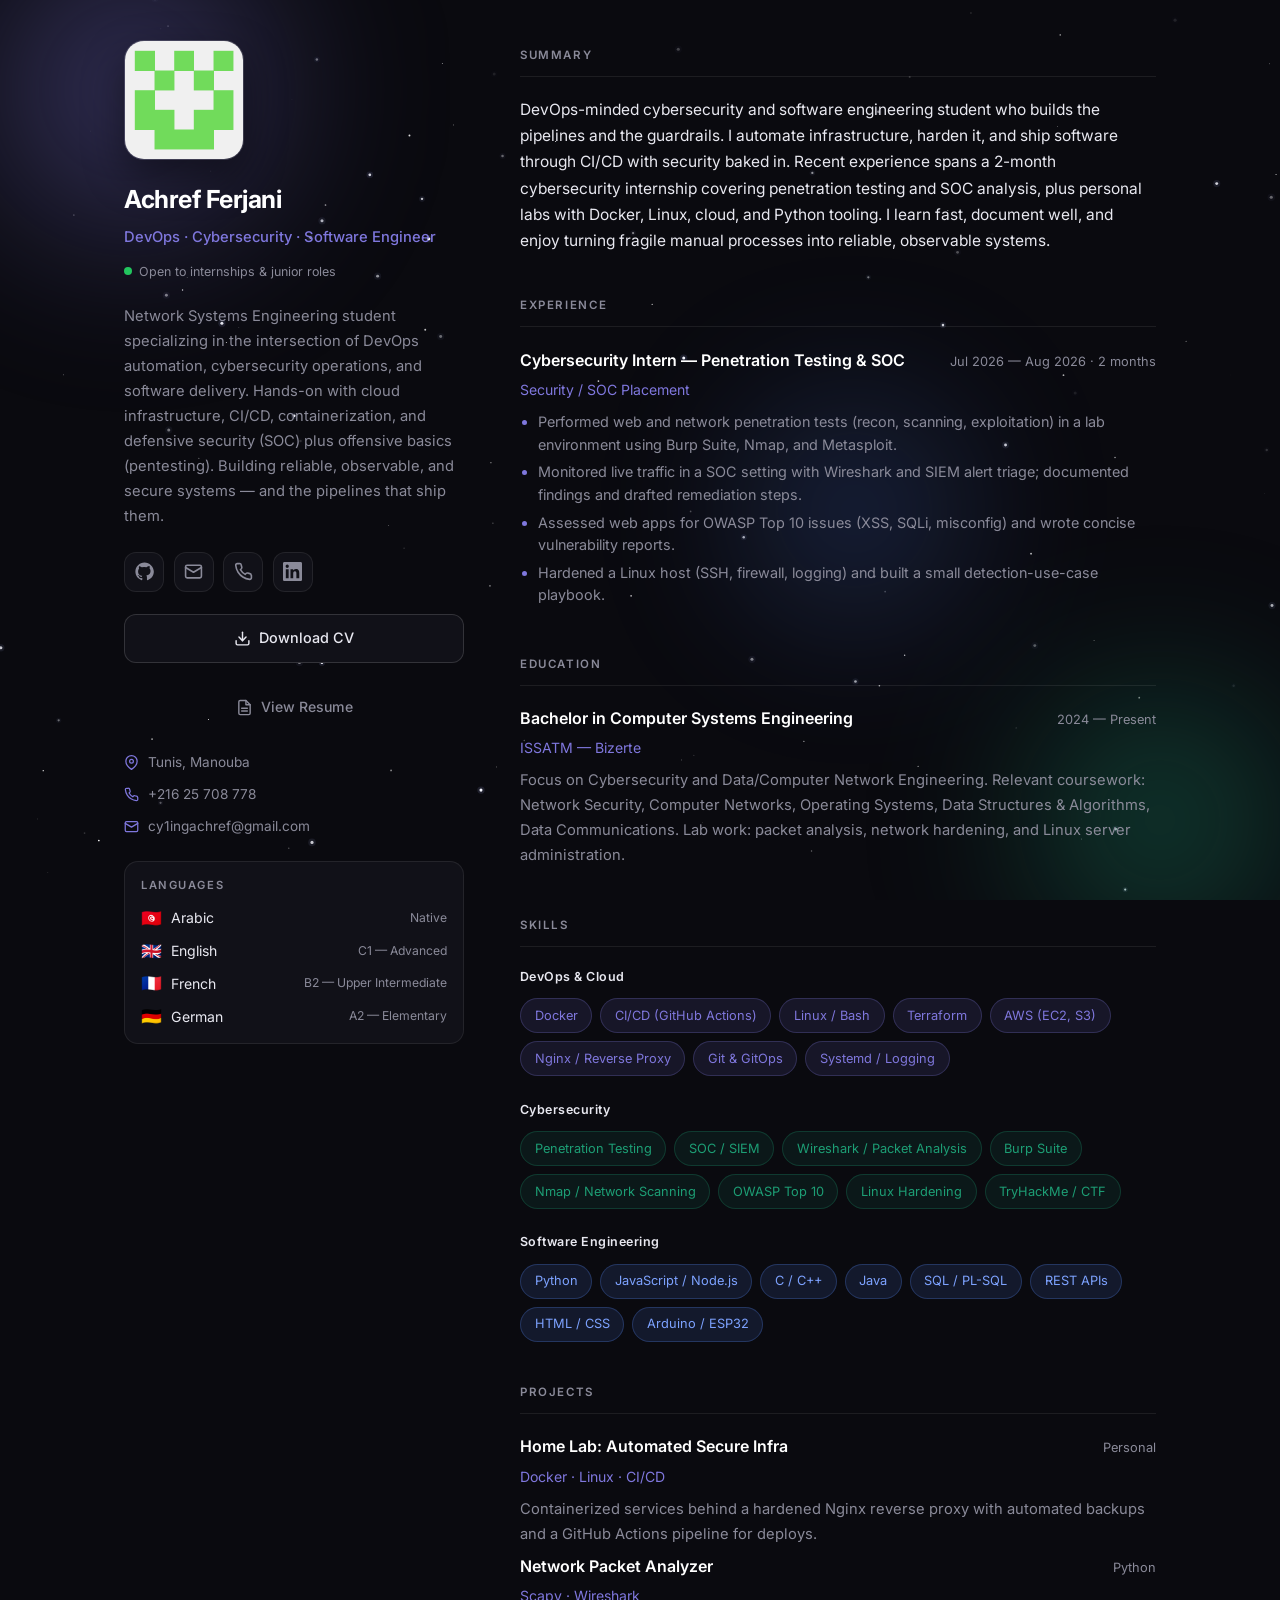
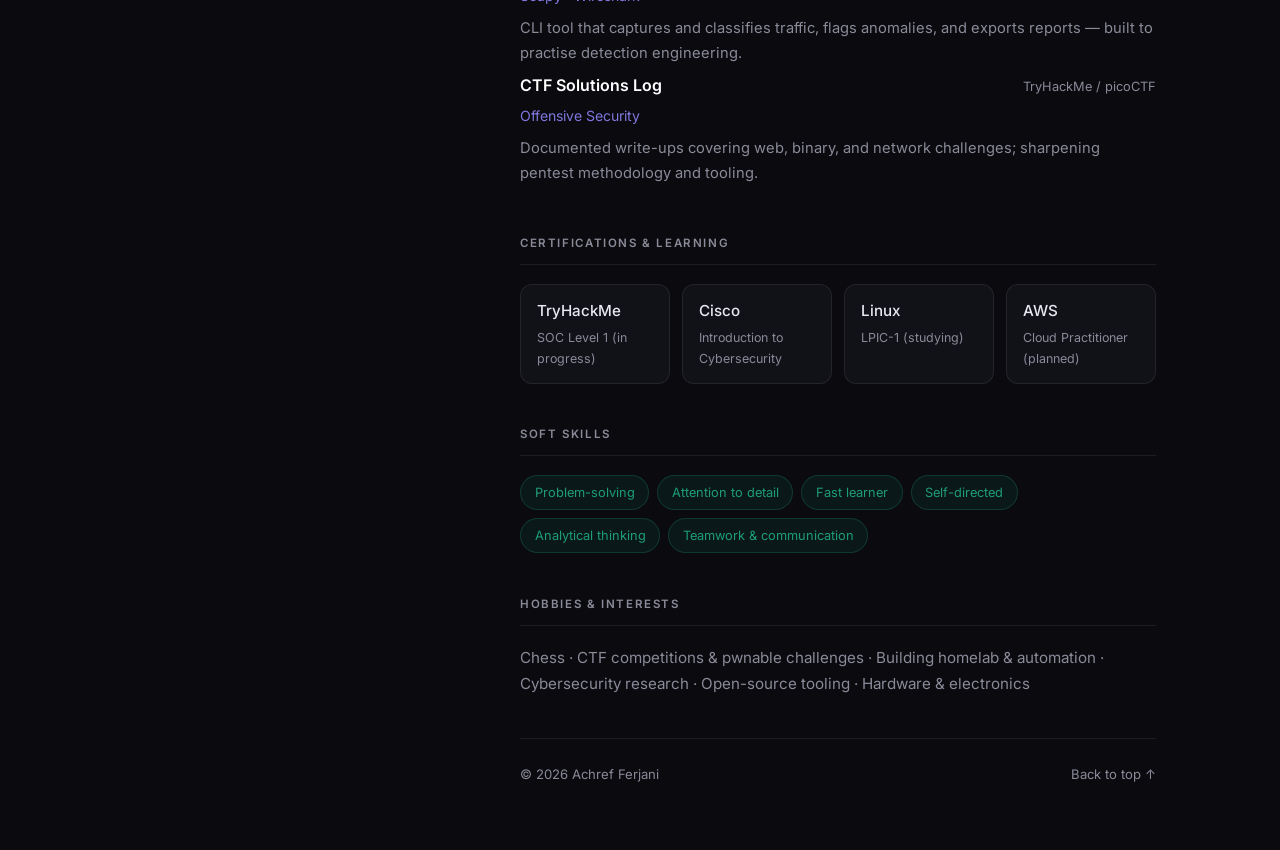
==== commit 39e08df7: "Add 'View Resume' link opening cv.html in new tab" ====
--- a/index.html
+++ b/index.html
@@ -60,6 +60,10 @@
         <svg viewBox="0 0 24 24" fill="none" stroke="currentColor" stroke-width="2" stroke-linecap="round" stroke-linejoin="round" aria-hidden="true"><path d="M21 15v4a2 2 0 0 1-2 2H5a2 2 0 0 1-2-2v-4"/><polyline points="7 10 12 15 17 10"/><line x1="12" y1="15" x2="12" y2="3"/></svg>
         Download CV
       </a>
+      <a class="resume-link" href="cv.html" target="_blank" rel="noopener">
+        <svg viewBox="0 0 24 24" fill="none" stroke="currentColor" stroke-width="2" stroke-linecap="round" stroke-linejoin="round" aria-hidden="true"><path d="M14 2H6a2 2 0 0 0-2 2v16a2 2 0 0 0 2 2h12a2 2 0 0 0 2-2V8z"/><polyline points="14 2 14 8 20 8"/><line x1="16" y1="13" x2="8" y2="13"/><line x1="16" y1="17" x2="8" y2="17"/></svg>
+        View Resume
+      </a>
 
       <div class="contact-list">
         <span><svg viewBox="0 0 24 24" fill="none" stroke="currentColor" stroke-width="2" stroke-linecap="round" stroke-linejoin="round"><path d="M21 10c0 7-9 13-9 13s-9-6-9-13a9 9 0 0 1 18 0z"/><circle cx="12" cy="10" r="3"/></svg> Tunis, Manouba</span>
--- a/styles.css
+++ b/styles.css
@@ -114,6 +114,15 @@
 .resume-btn svg { width: 17px; height: 17px; }
 .resume-btn:hover { border-color: var(--accent); color: #fff; background: var(--accent-soft); }
 
+.resume-link {
+  display: inline-flex; align-items: center; justify-content: center; gap: 0.5rem;
+  padding: 0.55rem 1rem; border-radius: 12px;
+  color: var(--muted); font-weight: 500; font-size: 0.88rem;
+  border: 1px solid transparent; transition: all 0.2s var(--ease);
+}
+.resume-link svg { width: 17px; height: 17px; }
+.resume-link:hover { color: var(--text); border-color: var(--border); background: var(--surface); }
+
 .contact-list { display: flex; flex-direction: column; gap: 0.55rem; font-size: 0.85rem; color: var(--muted); }
 .contact-list a:hover { color: var(--text); }
 .contact-list span, .contact-list a { display: flex; align-items: center; gap: 0.55rem; }
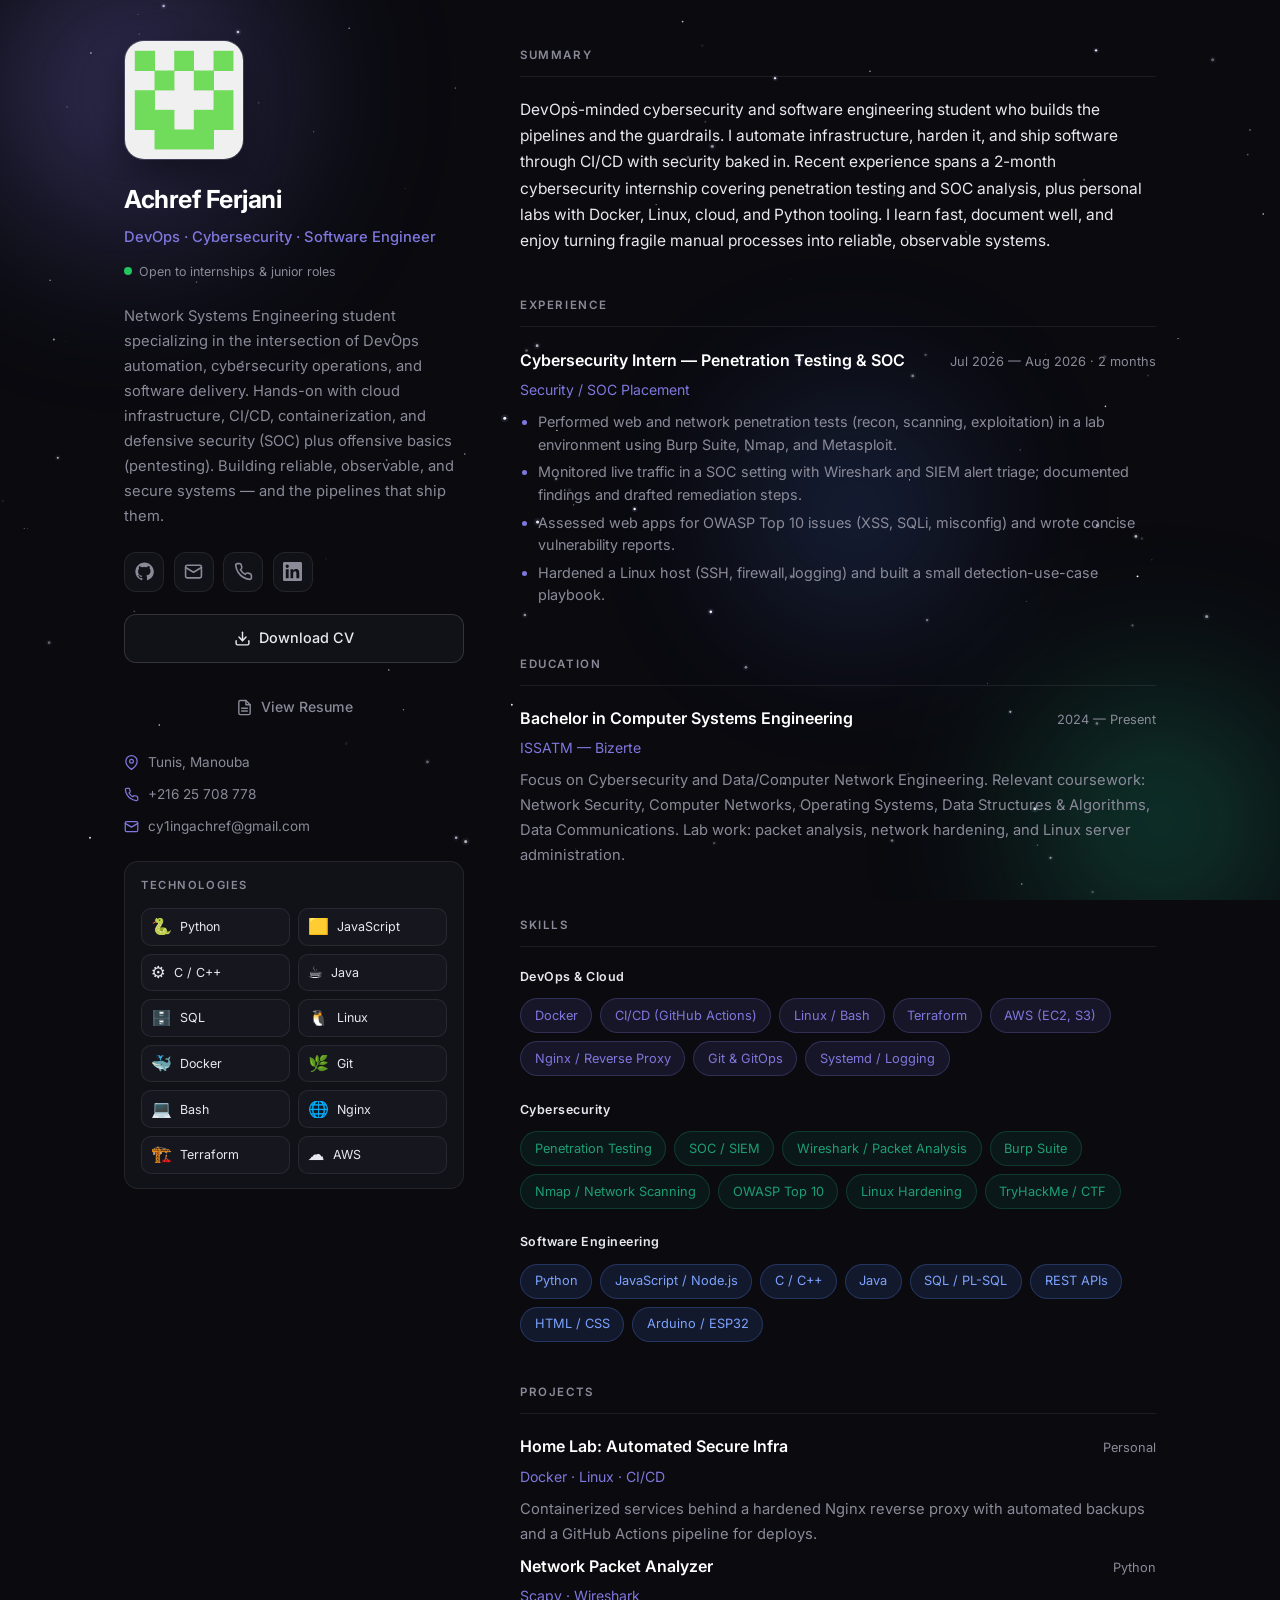
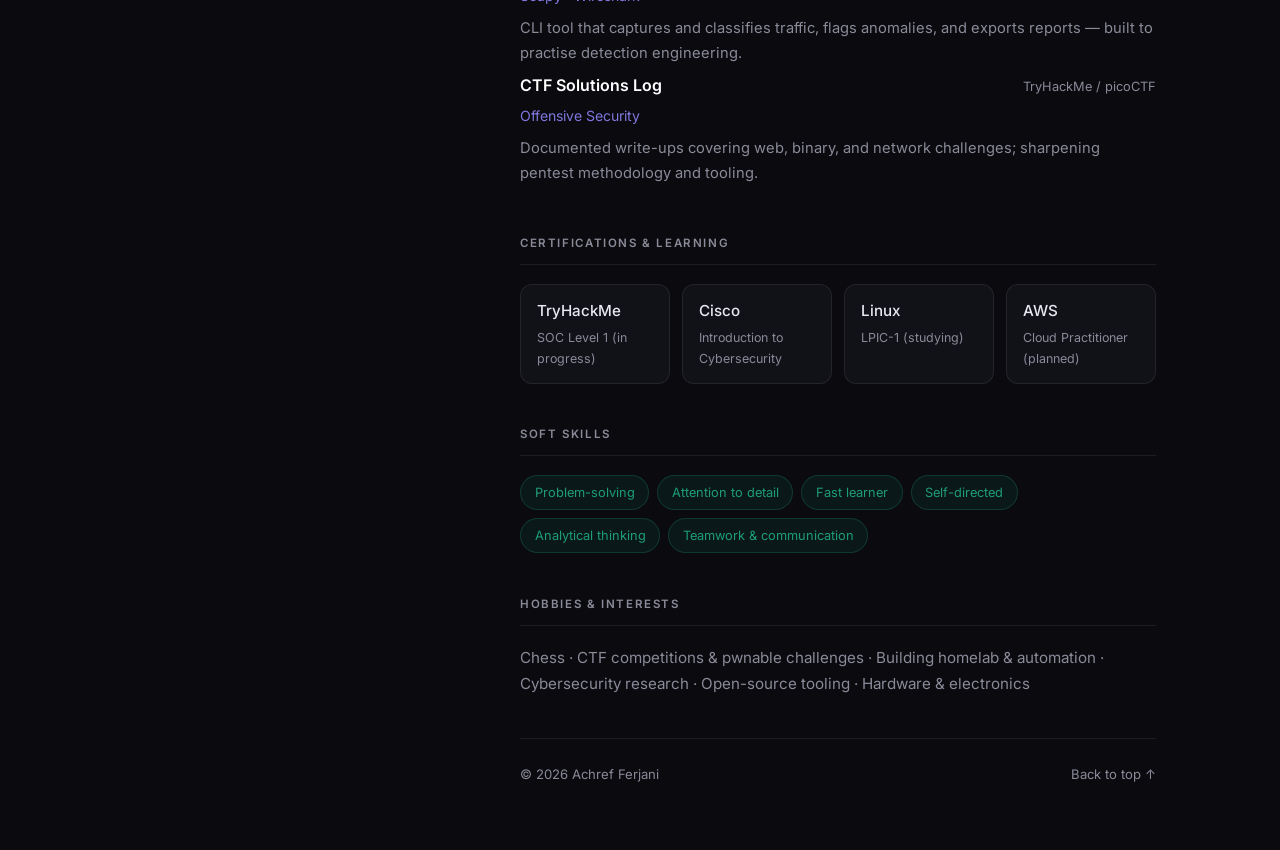
==== commit 1cb1b3e6: "Replace sidebar Languages with Technologies card (programming languages & tools with logos)" ====
--- a/index.html
+++ b/index.html
@@ -71,14 +71,22 @@
         <a href="mailto:cy1ingachref@gmail.com"><svg viewBox="0 0 24 24" fill="none" stroke="currentColor" stroke-width="2" stroke-linecap="round" stroke-linejoin="round"><rect x="2" y="4" width="20" height="16" rx="2"/><path d="m22 7-10 6L2 7"/></svg> cy1ingachref@gmail.com</a>
       </div>
 
-      <div class="side-langs">
-        <h3 class="side-langs-title">Languages</h3>
-        <ul class="lang-rows">
-          <li><span class="flag">🇹🇳</span> Arabic <span class="lvl">Native</span></li>
-          <li><span class="flag">🇬🇧</span> English <span class="lvl">C1 — Advanced</span></li>
-          <li><span class="flag">🇫🇷</span> French <span class="lvl">B2 — Upper Intermediate</span></li>
-          <li><span class="flag">🇩🇪</span> German <span class="lvl">A2 — Elementary</span></li>
-        </ul>
+      <div class="side-tech">
+        <h3 class="side-tech-title">Technologies</h3>
+        <div class="tech-grid">
+          <div class="tech" style="--tc:#3776AB"><span class="tg">🐍</span> Python</div>
+          <div class="tech" style="--tc:#F7DF1E"><span class="tg">🟨</span> JavaScript</div>
+          <div class="tech" style="--tc:#00599C"><span class="tg">⚙️</span> C / C++</div>
+          <div class="tech" style="--tc:#E76F00"><span class="tg">☕</span> Java</div>
+          <div class="tech" style="--tc:#E38C00"><span class="tg">🗄️</span> SQL</div>
+          <div class="tech" style="--tc:#222"><span class="tg">🐧</span> Linux</div>
+          <div class="tech" style="--tc:#2496ED"><span class="tg">🐳</span> Docker</div>
+          <div class="tech" style="--tc:#F05133"><span class="tg">🌿</span> Git</div>
+          <div class="tech" style="--tc:#4ec9b0"><span class="tg">💻</span> Bash</div>
+          <div class="tech" style="--tc:#009639"><span class="tg">🌐</span> Nginx</div>
+          <div class="tech" style="--tc:#7B42BC"><span class="tg">🏗️</span> Terraform</div>
+          <div class="tech" style="--tc:#FF9900"><span class="tg">☁️</span> AWS</div>
+        </div>
       </div>
     </aside>
 
--- a/styles.css
+++ b/styles.css
@@ -128,12 +128,19 @@
 .contact-list span, .contact-list a { display: flex; align-items: center; gap: 0.55rem; }
 .contact-list svg { width: 15px; height: 15px; color: var(--accent); flex-shrink: 0; }
 
-.side-langs { background: var(--surface); border: 1px solid var(--border); border-radius: 14px; padding: 0.9rem 1rem; }
-.side-langs-title { font-size: 0.7rem; font-weight: 600; letter-spacing: 0.14em; text-transform: uppercase; color: var(--muted); margin-bottom: 0.7rem; }
-.lang-rows { list-style: none; display: flex; flex-direction: column; gap: 0.55rem; }
-.lang-rows li { display: flex; align-items: center; gap: 0.55rem; font-size: 0.88rem; color: var(--text); }
-.lang-rows .flag { font-size: 1.05rem; line-height: 1; }
-.lang-rows .lvl { margin-left: auto; font-size: 0.76rem; color: var(--muted); }
+.side-tech { background: var(--surface); border: 1px solid var(--border); border-radius: 14px; padding: 0.9rem 1rem; }
+.side-tech-title { font-size: 0.7rem; font-weight: 600; letter-spacing: 0.14em; text-transform: uppercase; color: var(--muted); margin-bottom: 0.8rem; }
+.tech-grid { display: grid; grid-template-columns: 1fr 1fr; gap: 0.5rem; }
+.tech {
+  display: flex; align-items: center; gap: 0.5rem;
+  padding: 0.45rem 0.55rem; border-radius: 10px;
+  background: var(--surface-2); border: 1px solid var(--border);
+  font-size: 0.78rem; color: var(--text);
+  transition: border-color 0.2s, transform 0.2s, background 0.2s;
+}
+.tech:hover { border-color: var(--border-strong); transform: translateY(-2px); background: #1c1c26; }
+.tech .tg { font-size: 1.05rem; line-height: 1; flex-shrink: 0; filter: drop-shadow(0 0 0 transparent); }
+.tech span { white-space: nowrap; overflow: hidden; text-overflow: ellipsis; }
 
 /* ===== Content ===== */
 .content { display: flex; flex-direction: column; gap: 2.6rem; padding-top: 0.4rem; }
